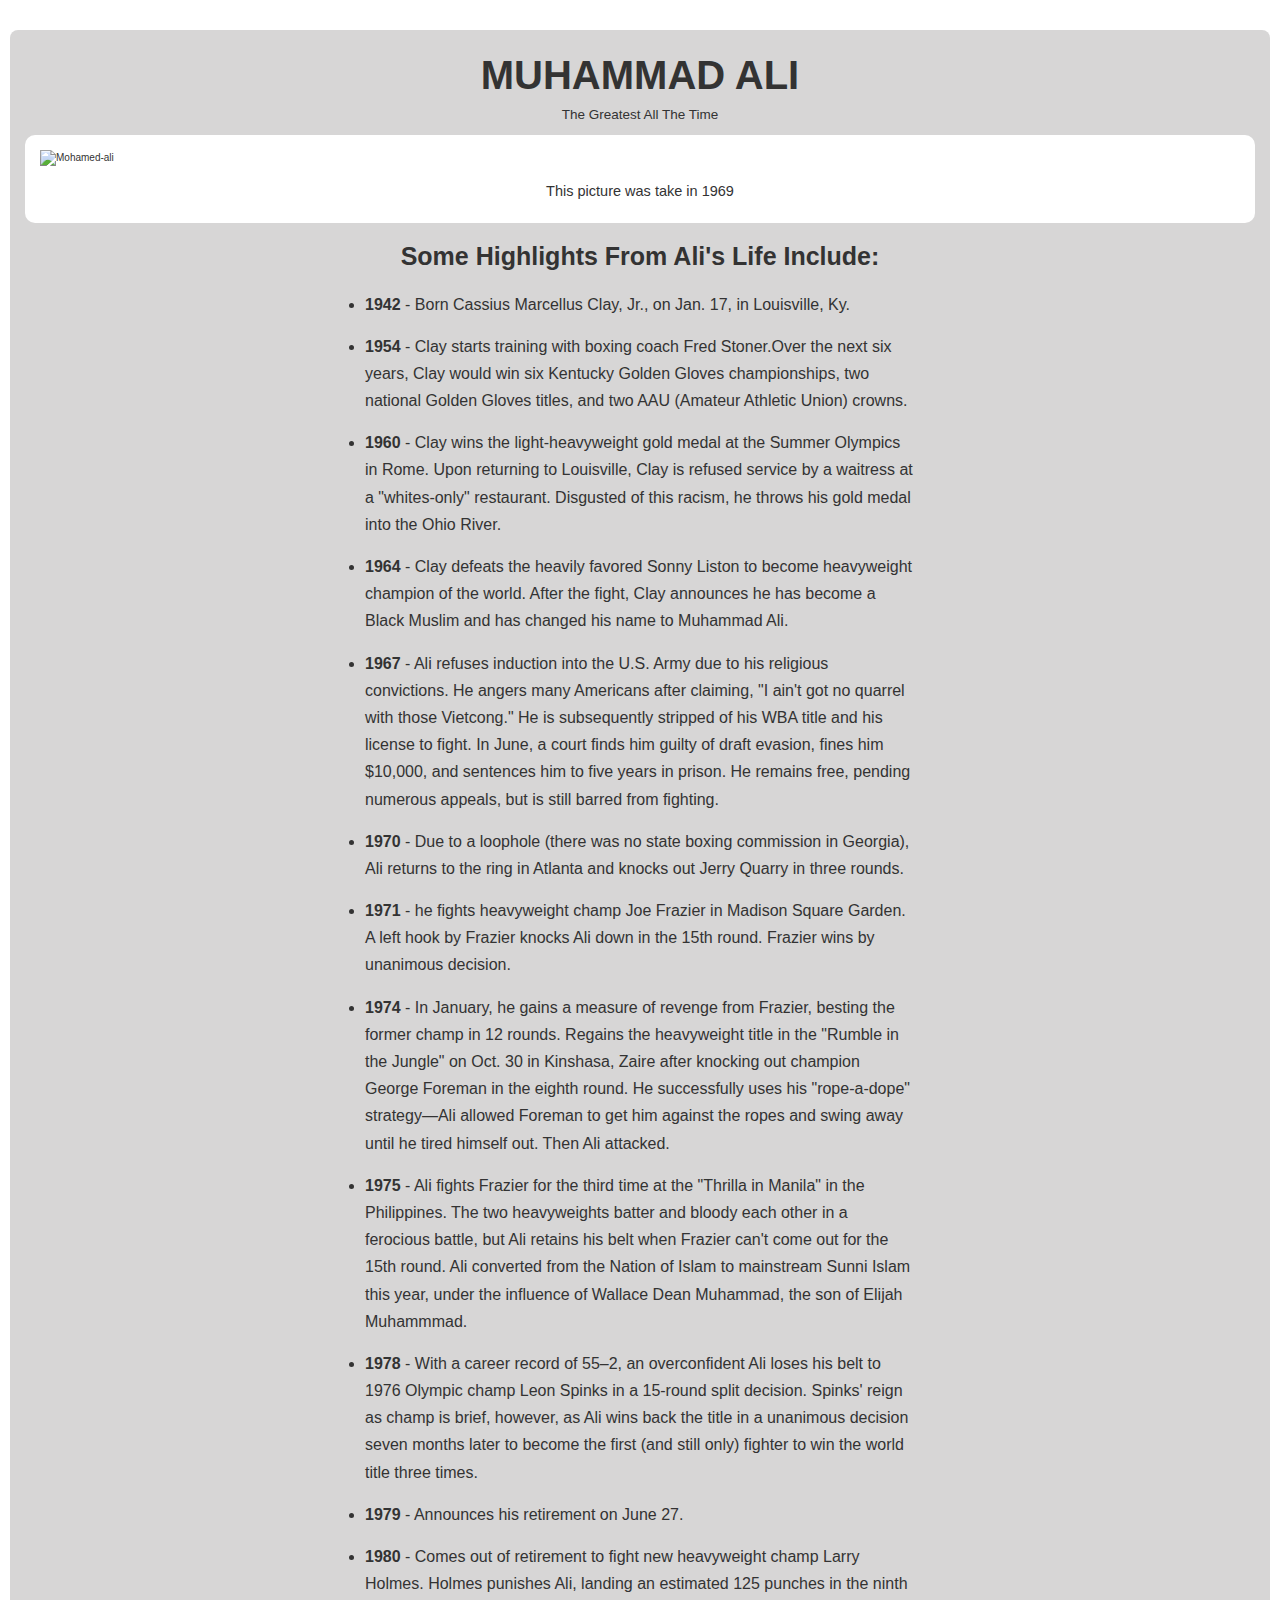
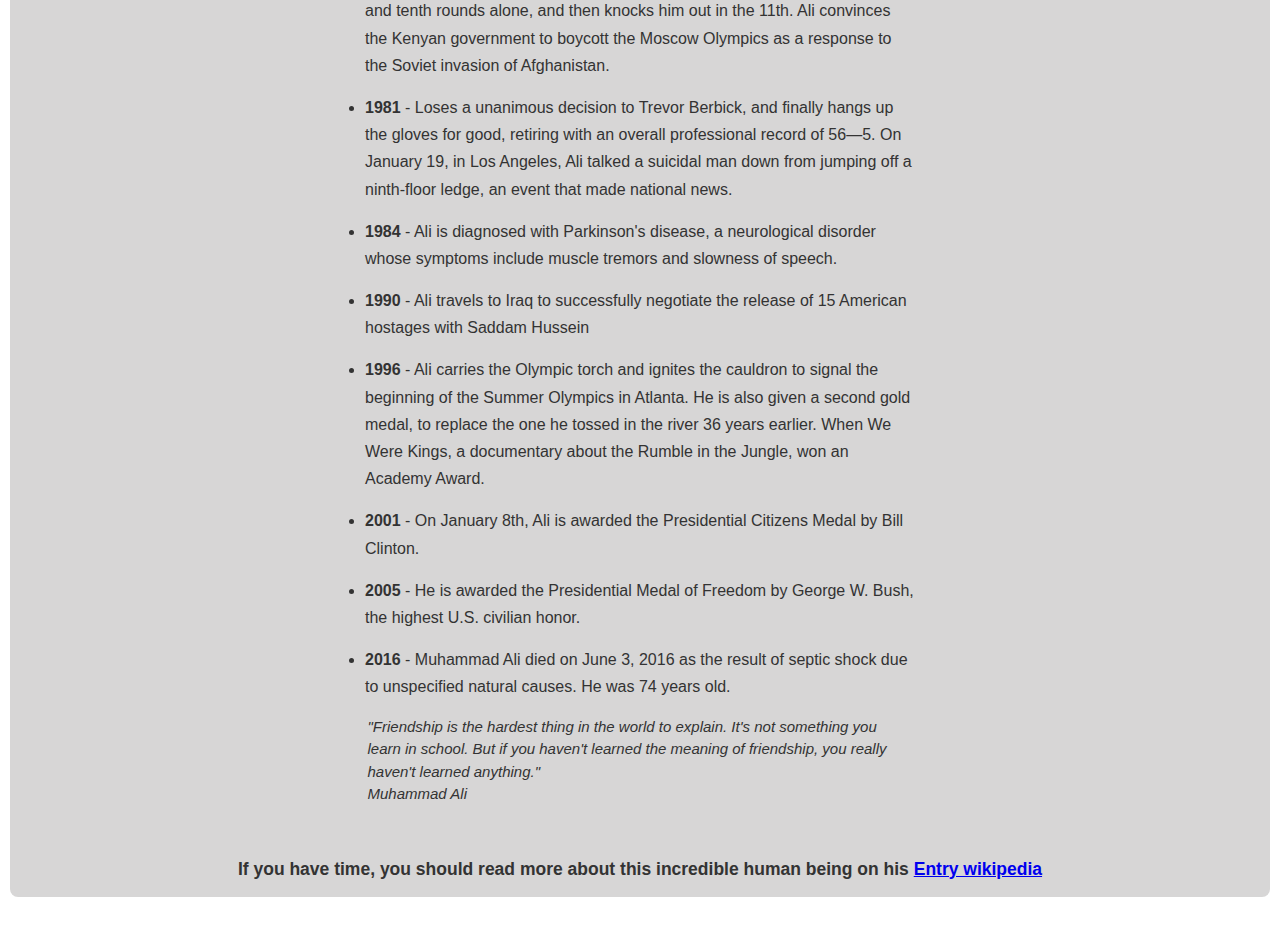
==== Tribute-page/index.html @ 2ee4d5c7 "Added FreCodecamp Tribute Web page challenge" ====
<!DOCTYPE html>
<html lang="en">
<head>
    <meta charset="UTF-8">
    <meta http-equiv="X-UA-Compatible" content="IE=edge">
    <meta name="viewport" content="width=device-width, initial-scale=1.0">
    <title>Muhammad Ali</title>
    <link rel="stylesheet" href="style.css">
</head>
<body>
    <main class="main">
        <h1 class="title">muhammad ali</h1>
        <p class="title-description">The greatest all the time</p>
        <figure class="img-div">
            <img src="/images/ali.jpg" alt="Mohamed-ali">
            <figcaption class="caption">This picture was take in 1969</figcaption>
        </figure>
        <!-- Tribute info -->
        <section>
            <h2 class="title-2">Some highlights from Ali's life include:</h2>
            <ul>
                <li><strong>1942</strong> - Born Cassius Marcellus Clay, Jr., on Jan. 17, in Louisville, Ky.</li>
                <li><strong>1954</strong> - Clay starts training with boxing coach Fred Stoner.Over the next six years, Clay would win six Kentucky Golden Gloves championships, two national Golden Gloves titles, and two AAU (Amateur Athletic Union) crowns.</li>
                <li><strong>1960</strong> - Clay wins the light-heavyweight gold medal at the Summer Olympics in Rome. Upon returning to Louisville, Clay is refused service by a waitress at a "whites-only" restaurant. Disgusted of this racism, he throws his gold medal into the Ohio River. </li>
                <li><strong>1964</strong> - Clay defeats the heavily favored Sonny Liston to become heavyweight champion of the world. After the fight, Clay announces he has become a Black Muslim and has changed his name to Muhammad Ali.</li>
                <li><strong>1967</strong> - Ali refuses induction into the U.S. Army due to his religious convictions. He angers many Americans after claiming, "I ain't got no quarrel with those Vietcong." He is subsequently stripped of his WBA title and his license to fight. In June, a court finds him guilty of draft evasion, fines him $10,000, and sentences him to five years in prison. He remains free, pending numerous appeals, but is still barred from fighting.</li>
                <li><strong>1970</strong> - Due to a loophole (there was no state boxing commission in Georgia), Ali returns to the ring in Atlanta and knocks out Jerry Quarry in three rounds.</li>
                <li><strong>1971</strong> - he fights heavyweight champ Joe Frazier in Madison Square Garden. A left hook by Frazier knocks Ali down in the 15th round. Frazier wins by unanimous decision.</li>
                <li><strong>1974</strong> - In January, he gains a measure of revenge from Frazier, besting the former champ in 12 rounds. Regains the heavyweight title in the "Rumble in the Jungle" on Oct. 30 in Kinshasa, Zaire after knocking out champion George Foreman in the eighth round. He successfully uses his "rope-a-dope" strategy—Ali allowed Foreman to get him against the ropes and swing away until he tired himself out. Then Ali attacked.</li>
                <li><strong>1975</strong> - Ali fights Frazier for the third time at the "Thrilla in Manila" in the Philippines. The two heavyweights batter and bloody each other in a ferocious battle, but Ali retains his belt when Frazier can't come out for the 15th round.
                    Ali converted from the Nation of Islam to mainstream Sunni Islam this year, under the influence of Wallace Dean Muhammad, the son of Elijah Muhammmad.</li>
                <li><strong>1978</strong> - With a career record of 55–2, an overconfident Ali loses his belt to 1976 Olympic champ Leon Spinks in a 15-round split decision. Spinks' reign as champ is brief, however, as Ali wins back the title in a unanimous decision seven months later to become the first (and still only) fighter to win the world title three times.</li>
                <li><strong>1979</strong> - Announces his retirement on June 27.</li>
                <li><strong>1980</strong> - Comes out of retirement to fight new heavyweight champ Larry Holmes. Holmes punishes Ali, landing an estimated 125 punches in the ninth and tenth rounds alone, and then knocks him out in the 11th.
                    Ali convinces the Kenyan government to boycott the Moscow Olympics as a response to the Soviet invasion of Afghanistan.</li>
                <li><strong>1981</strong> - Loses a unanimous decision to Trevor Berbick, and finally hangs up the gloves for good, retiring with an overall professional record of 56—5.
                    On January 19, in Los Angeles, Ali talked a suicidal man down from jumping off a ninth-floor ledge, an event that made national news.</li>
                <li><strong>1984</strong> - Ali is diagnosed with Parkinson's disease, a neurological disorder whose symptoms include muscle tremors and slowness of speech.</li>
                <li><strong>1990</strong> - Ali travels to Iraq to successfully negotiate the release of 15 American hostages with Saddam Hussein</li>
                <li><strong>1996</strong> - Ali carries the Olympic torch and ignites the cauldron to signal the beginning of the Summer Olympics in Atlanta. He is also given a second gold medal, to replace the one he tossed in the river 36 years earlier.
                    When We Were Kings, a documentary about the Rumble in the Jungle, won an Academy Award.</li>
                <li><strong>2001</strong> - On January 8th, Ali is awarded the Presidential Citizens Medal by Bill Clinton.</li>
                <li><strong>2005</strong> - He is awarded the Presidential Medal of Freedom by George W. Bush, the highest U.S. civilian honor.</li>
                <li><strong>2016</strong> - Muhammad Ali died on June 3, 2016 as the result of septic shock due to unspecified natural causes. He was 74 years old.</li>
            </ul>
            <blockquote cite="https://www.brainyquote.com/authors/muhammad-ali-quotes">
                <p>"Friendship is the hardest thing in the world to explain. It's not something you learn in school. But if you haven't learned the meaning of friendship, you really haven't learned anything."</p>
                <cite>Muhammad Ali</cite>
            </blockquote>
            <h3 style="text-align: center;">If you have time, you should read more about this incredible human being on his
            <a href="https://en.wikipedia.org/wiki/Muhammad_Ali">Entry wikipedia</a></h3>
        </section>
    </main>
</body>
</html>
---- Tribute-page/style.css ----
*{
    margin: 0;
    padding: 0;
    box-sizing: border-box;
}
html{
    font-size: 10px;
}
body{
    font-family: -apple-system, BlinkMacSystemFont, 'Segoe UI', 'Roboto','Helvetica Neue',Arial, sans-serif;
    color: #333;
    line-height: 1.5;
}
.main{
    margin: 30px 10px;
    background-color: #d7d6d6;
    padding: 15px;
    border-radius: 8px;
}
.title{
    font-size: 4rem;
    text-transform: uppercase;
    text-align: center;
    margin-bottom: 0;
}
.title-description{
    text-align: center;
    text-transform: capitalize;
    font-size: 1.35rem;
    margin-bottom: 10px;
}
/* Figure image style */
.img-div{
    background-color: white;
    padding: 15px;
    border-radius: 10px;
}
img{
    width: 100%;
    margin: 0 auto;
    height: auto;
    display: block;
}
.caption{
    text-align: center;
    margin: 15px 0 5px 0;
    font-size: 1.45rem;
}
/* Tribute info */
.title-2{
    text-align: center;
    margin: 15px 0;
    font-size: 2.5rem;
    text-transform: capitalize;
}
ul{
    max-width: 550px;
    margin: 0 auto;
    line-height: 1.7;
    font-size: 16px;
    text-align: left;
}
ul>li{
    margin: 15px auto;
}
blockquote{
    max-width: 545px;
    margin: 0 auto 50px auto;
    font-style: italic;
    font-size: 1.5rem;
}
h3{
    font-size: 1.75rem;
}
@media (max-width: 650px){
    .main{
        margin: 0;
    }
    ul{
        margin-left: 15px;
    }
    .title{
        font-size: 2.5rem;
    }
    .title-description{
        font-size: 1.23rem;
    }
    .title-2{
        font-size: 1.7rem;

    }
}
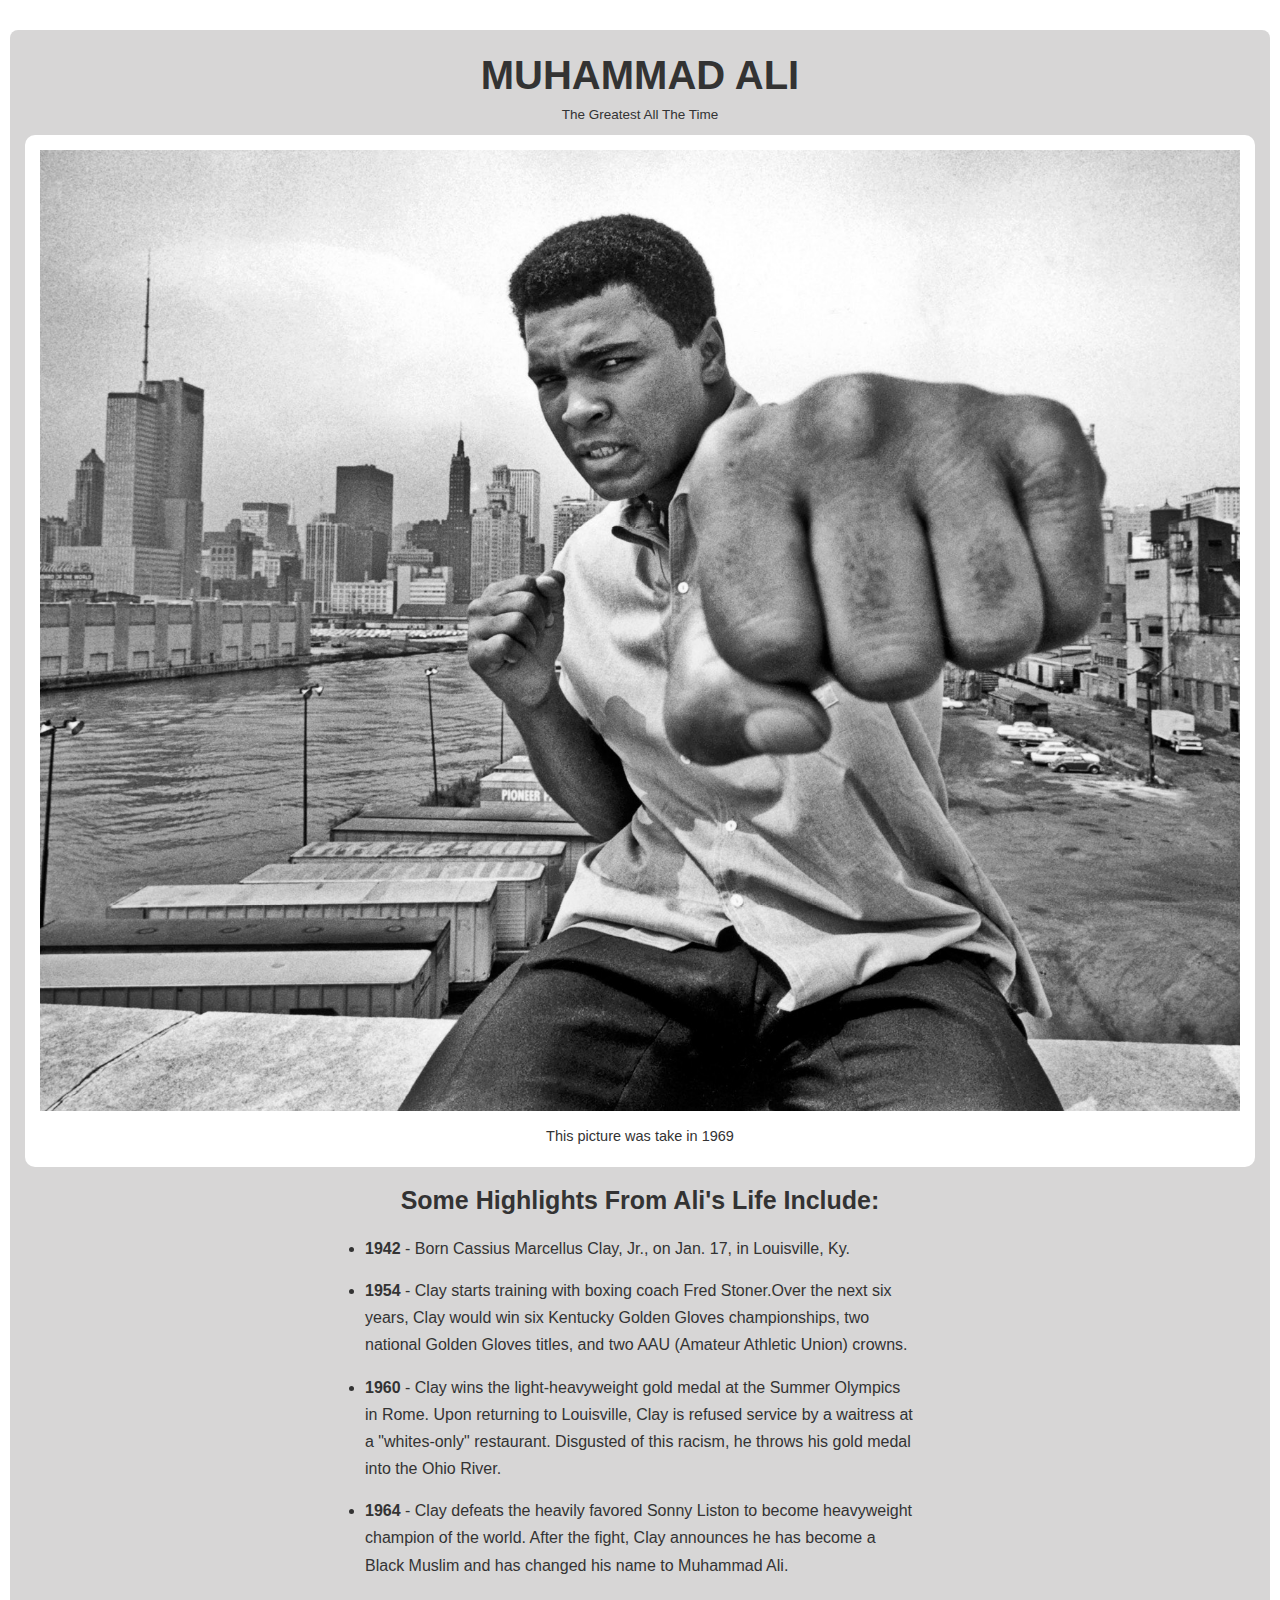
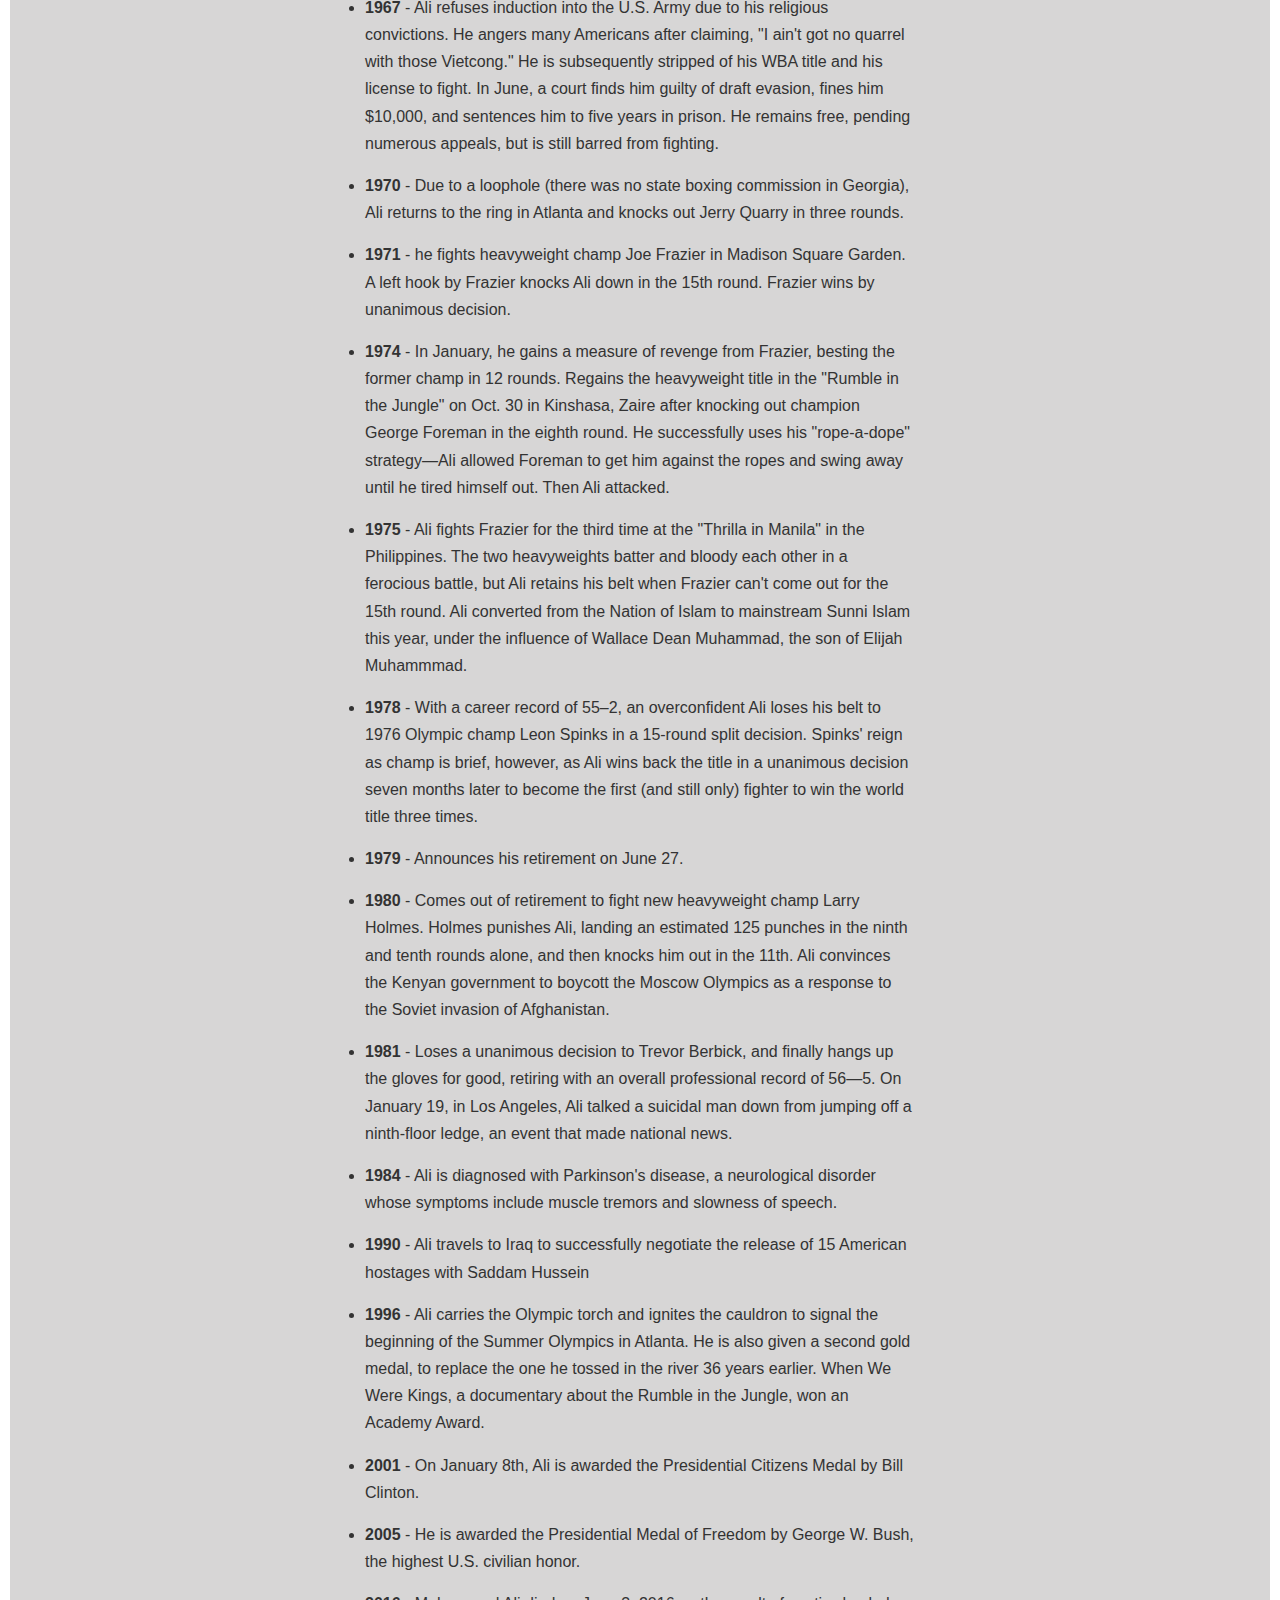
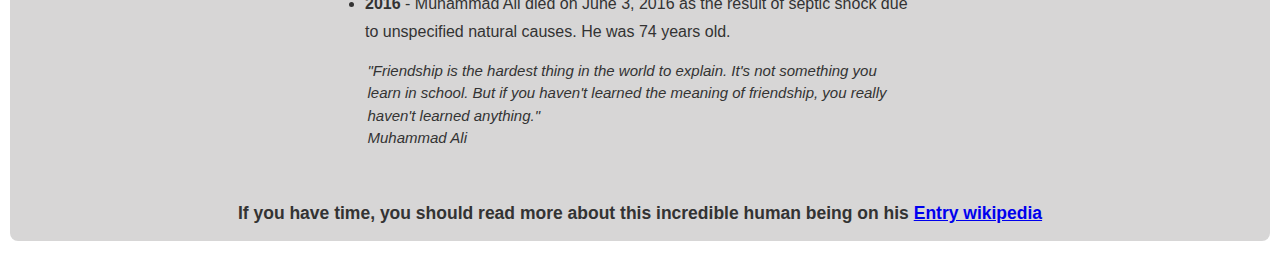
==== commit 70dac31d: "Updated some codes" ====
--- a/Tribute-page/index.html
+++ b/Tribute-page/index.html
@@ -1,55 +1,55 @@
-<!DOCTYPE html>
-<html lang="en">
-<head>
-    <meta charset="UTF-8">
-    <meta http-equiv="X-UA-Compatible" content="IE=edge">
-    <meta name="viewport" content="width=device-width, initial-scale=1.0">
-    <title>Muhammad Ali</title>
-    <link rel="stylesheet" href="style.css">
-</head>
-<body>
-    <main class="main">
-        <h1 class="title">muhammad ali</h1>
-        <p class="title-description">The greatest all the time</p>
-        <figure class="img-div">
-            <img src="/images/ali.jpg" alt="Mohamed-ali">
-            <figcaption class="caption">This picture was take in 1969</figcaption>
-        </figure>
-        <!-- Tribute info -->
-        <section>
-            <h2 class="title-2">Some highlights from Ali's life include:</h2>
-            <ul>
-                <li><strong>1942</strong> - Born Cassius Marcellus Clay, Jr., on Jan. 17, in Louisville, Ky.</li>
-                <li><strong>1954</strong> - Clay starts training with boxing coach Fred Stoner.Over the next six years, Clay would win six Kentucky Golden Gloves championships, two national Golden Gloves titles, and two AAU (Amateur Athletic Union) crowns.</li>
-                <li><strong>1960</strong> - Clay wins the light-heavyweight gold medal at the Summer Olympics in Rome. Upon returning to Louisville, Clay is refused service by a waitress at a "whites-only" restaurant. Disgusted of this racism, he throws his gold medal into the Ohio River. </li>
-                <li><strong>1964</strong> - Clay defeats the heavily favored Sonny Liston to become heavyweight champion of the world. After the fight, Clay announces he has become a Black Muslim and has changed his name to Muhammad Ali.</li>
-                <li><strong>1967</strong> - Ali refuses induction into the U.S. Army due to his religious convictions. He angers many Americans after claiming, "I ain't got no quarrel with those Vietcong." He is subsequently stripped of his WBA title and his license to fight. In June, a court finds him guilty of draft evasion, fines him $10,000, and sentences him to five years in prison. He remains free, pending numerous appeals, but is still barred from fighting.</li>
-                <li><strong>1970</strong> - Due to a loophole (there was no state boxing commission in Georgia), Ali returns to the ring in Atlanta and knocks out Jerry Quarry in three rounds.</li>
-                <li><strong>1971</strong> - he fights heavyweight champ Joe Frazier in Madison Square Garden. A left hook by Frazier knocks Ali down in the 15th round. Frazier wins by unanimous decision.</li>
-                <li><strong>1974</strong> - In January, he gains a measure of revenge from Frazier, besting the former champ in 12 rounds. Regains the heavyweight title in the "Rumble in the Jungle" on Oct. 30 in Kinshasa, Zaire after knocking out champion George Foreman in the eighth round. He successfully uses his "rope-a-dope" strategy—Ali allowed Foreman to get him against the ropes and swing away until he tired himself out. Then Ali attacked.</li>
-                <li><strong>1975</strong> - Ali fights Frazier for the third time at the "Thrilla in Manila" in the Philippines. The two heavyweights batter and bloody each other in a ferocious battle, but Ali retains his belt when Frazier can't come out for the 15th round.
-                    Ali converted from the Nation of Islam to mainstream Sunni Islam this year, under the influence of Wallace Dean Muhammad, the son of Elijah Muhammmad.</li>
-                <li><strong>1978</strong> - With a career record of 55–2, an overconfident Ali loses his belt to 1976 Olympic champ Leon Spinks in a 15-round split decision. Spinks' reign as champ is brief, however, as Ali wins back the title in a unanimous decision seven months later to become the first (and still only) fighter to win the world title three times.</li>
-                <li><strong>1979</strong> - Announces his retirement on June 27.</li>
-                <li><strong>1980</strong> - Comes out of retirement to fight new heavyweight champ Larry Holmes. Holmes punishes Ali, landing an estimated 125 punches in the ninth and tenth rounds alone, and then knocks him out in the 11th.
-                    Ali convinces the Kenyan government to boycott the Moscow Olympics as a response to the Soviet invasion of Afghanistan.</li>
-                <li><strong>1981</strong> - Loses a unanimous decision to Trevor Berbick, and finally hangs up the gloves for good, retiring with an overall professional record of 56—5.
-                    On January 19, in Los Angeles, Ali talked a suicidal man down from jumping off a ninth-floor ledge, an event that made national news.</li>
-                <li><strong>1984</strong> - Ali is diagnosed with Parkinson's disease, a neurological disorder whose symptoms include muscle tremors and slowness of speech.</li>
-                <li><strong>1990</strong> - Ali travels to Iraq to successfully negotiate the release of 15 American hostages with Saddam Hussein</li>
-                <li><strong>1996</strong> - Ali carries the Olympic torch and ignites the cauldron to signal the beginning of the Summer Olympics in Atlanta. He is also given a second gold medal, to replace the one he tossed in the river 36 years earlier.
-                    When We Were Kings, a documentary about the Rumble in the Jungle, won an Academy Award.</li>
-                <li><strong>2001</strong> - On January 8th, Ali is awarded the Presidential Citizens Medal by Bill Clinton.</li>
-                <li><strong>2005</strong> - He is awarded the Presidential Medal of Freedom by George W. Bush, the highest U.S. civilian honor.</li>
-                <li><strong>2016</strong> - Muhammad Ali died on June 3, 2016 as the result of septic shock due to unspecified natural causes. He was 74 years old.</li>
-            </ul>
-            <blockquote cite="https://www.brainyquote.com/authors/muhammad-ali-quotes">
-                <p>"Friendship is the hardest thing in the world to explain. It's not something you learn in school. But if you haven't learned the meaning of friendship, you really haven't learned anything."</p>
-                <cite>Muhammad Ali</cite>
-            </blockquote>
-            <h3 style="text-align: center;">If you have time, you should read more about this incredible human being on his
-            <a href="https://en.wikipedia.org/wiki/Muhammad_Ali">Entry wikipedia</a></h3>
-        </section>
-    </main>
-</body>
+<!DOCTYPE html>
+<html lang="en">
+<head>
+    <meta charset="UTF-8">
+    <meta http-equiv="X-UA-Compatible" content="IE=edge">
+    <meta name="viewport" content="width=device-width, initial-scale=1.0">
+    <title>Muhammad Ali</title>
+    <link rel="stylesheet" href="style.css">
+</head>
+<body>
+    <main class="main">
+        <h1 class="title">muhammad ali</h1>
+        <p class="title-description">The greatest all the time</p>
+        <figure class="img-div">
+            <img src="images/ali.jpg" alt="Mohamed-ali">
+            <figcaption class="caption">This picture was take in 1969</figcaption>
+        </figure>
+        <!-- Tribute info -->
+        <section>
+            <h2 class="title-2">Some highlights from Ali's life include:</h2>
+            <ul>
+                <li><strong>1942</strong> - Born Cassius Marcellus Clay, Jr., on Jan. 17, in Louisville, Ky.</li>
+                <li><strong>1954</strong> - Clay starts training with boxing coach Fred Stoner.Over the next six years, Clay would win six Kentucky Golden Gloves championships, two national Golden Gloves titles, and two AAU (Amateur Athletic Union) crowns.</li>
+                <li><strong>1960</strong> - Clay wins the light-heavyweight gold medal at the Summer Olympics in Rome. Upon returning to Louisville, Clay is refused service by a waitress at a "whites-only" restaurant. Disgusted of this racism, he throws his gold medal into the Ohio River. </li>
+                <li><strong>1964</strong> - Clay defeats the heavily favored Sonny Liston to become heavyweight champion of the world. After the fight, Clay announces he has become a Black Muslim and has changed his name to Muhammad Ali.</li>
+                <li><strong>1967</strong> - Ali refuses induction into the U.S. Army due to his religious convictions. He angers many Americans after claiming, "I ain't got no quarrel with those Vietcong." He is subsequently stripped of his WBA title and his license to fight. In June, a court finds him guilty of draft evasion, fines him $10,000, and sentences him to five years in prison. He remains free, pending numerous appeals, but is still barred from fighting.</li>
+                <li><strong>1970</strong> - Due to a loophole (there was no state boxing commission in Georgia), Ali returns to the ring in Atlanta and knocks out Jerry Quarry in three rounds.</li>
+                <li><strong>1971</strong> - he fights heavyweight champ Joe Frazier in Madison Square Garden. A left hook by Frazier knocks Ali down in the 15th round. Frazier wins by unanimous decision.</li>
+                <li><strong>1974</strong> - In January, he gains a measure of revenge from Frazier, besting the former champ in 12 rounds. Regains the heavyweight title in the "Rumble in the Jungle" on Oct. 30 in Kinshasa, Zaire after knocking out champion George Foreman in the eighth round. He successfully uses his "rope-a-dope" strategy—Ali allowed Foreman to get him against the ropes and swing away until he tired himself out. Then Ali attacked.</li>
+                <li><strong>1975</strong> - Ali fights Frazier for the third time at the "Thrilla in Manila" in the Philippines. The two heavyweights batter and bloody each other in a ferocious battle, but Ali retains his belt when Frazier can't come out for the 15th round.
+                    Ali converted from the Nation of Islam to mainstream Sunni Islam this year, under the influence of Wallace Dean Muhammad, the son of Elijah Muhammmad.</li>
+                <li><strong>1978</strong> - With a career record of 55–2, an overconfident Ali loses his belt to 1976 Olympic champ Leon Spinks in a 15-round split decision. Spinks' reign as champ is brief, however, as Ali wins back the title in a unanimous decision seven months later to become the first (and still only) fighter to win the world title three times.</li>
+                <li><strong>1979</strong> - Announces his retirement on June 27.</li>
+                <li><strong>1980</strong> - Comes out of retirement to fight new heavyweight champ Larry Holmes. Holmes punishes Ali, landing an estimated 125 punches in the ninth and tenth rounds alone, and then knocks him out in the 11th.
+                    Ali convinces the Kenyan government to boycott the Moscow Olympics as a response to the Soviet invasion of Afghanistan.</li>
+                <li><strong>1981</strong> - Loses a unanimous decision to Trevor Berbick, and finally hangs up the gloves for good, retiring with an overall professional record of 56—5.
+                    On January 19, in Los Angeles, Ali talked a suicidal man down from jumping off a ninth-floor ledge, an event that made national news.</li>
+                <li><strong>1984</strong> - Ali is diagnosed with Parkinson's disease, a neurological disorder whose symptoms include muscle tremors and slowness of speech.</li>
+                <li><strong>1990</strong> - Ali travels to Iraq to successfully negotiate the release of 15 American hostages with Saddam Hussein</li>
+                <li><strong>1996</strong> - Ali carries the Olympic torch and ignites the cauldron to signal the beginning of the Summer Olympics in Atlanta. He is also given a second gold medal, to replace the one he tossed in the river 36 years earlier.
+                    When We Were Kings, a documentary about the Rumble in the Jungle, won an Academy Award.</li>
+                <li><strong>2001</strong> - On January 8th, Ali is awarded the Presidential Citizens Medal by Bill Clinton.</li>
+                <li><strong>2005</strong> - He is awarded the Presidential Medal of Freedom by George W. Bush, the highest U.S. civilian honor.</li>
+                <li><strong>2016</strong> - Muhammad Ali died on June 3, 2016 as the result of septic shock due to unspecified natural causes. He was 74 years old.</li>
+            </ul>
+            <blockquote cite="https://www.brainyquote.com/authors/muhammad-ali-quotes">
+                <p>"Friendship is the hardest thing in the world to explain. It's not something you learn in school. But if you haven't learned the meaning of friendship, you really haven't learned anything."</p>
+                <cite>Muhammad Ali</cite>
+            </blockquote>
+            <h3 style="text-align: center;">If you have time, you should read more about this incredible human being on his
+            <a href="https://en.wikipedia.org/wiki/Muhammad_Ali">Entry wikipedia</a></h3>
+        </section>
+    </main>
+</body>
 </html>